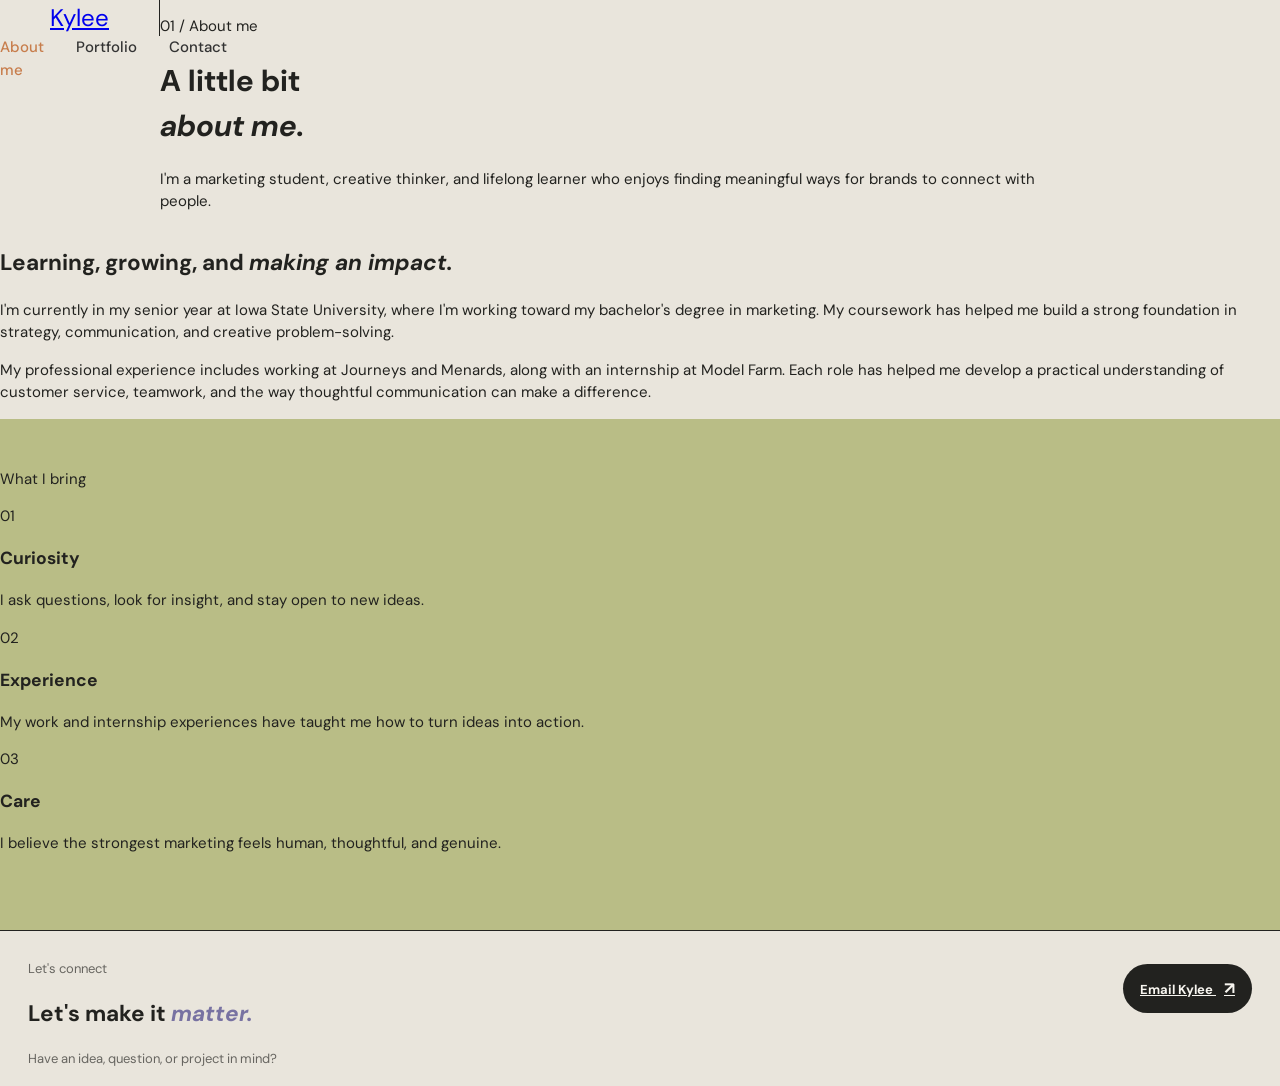
==== about.html @ c1d50068 "Add functional about page with education and experience" ====
<!doctype html>
<html lang="en">
<head>
  <meta charset="UTF-8">
  <meta name="viewport" content="width=device-width, initial-scale=1.0">
  <meta name="description" content="Learn more about Kylee, a marketing student and creative strategist.">
  <title>About Kylee | Marketing & Creative Strategy</title>
  <link rel="preconnect" href="https://fonts.googleapis.com">
  <link rel="preconnect" href="https://fonts.gstatic.com" crossorigin>
  <link href="https://fonts.googleapis.com/css2?family=DM+Sans:wght@400;500;600;700&family=Playfair+Display:ital,wght@0,600;0,700;1,600&display=swap" rel="stylesheet">
  <link rel="stylesheet" href="styles.css">
</head>
<body>
  <header class="site-header" id="home">
    <nav class="site-nav" aria-label="Main navigation">
      <a class="logo" href="index.html">Kylee</a>
      <div class="nav-links">
        <a class="active" href="about.html" aria-current="page">About me</a>
        <a href="index.html#portfolio">Portfolio</a>
        <a href="index.html#contact">Contact</a>
      </div>
    </nav>

    <div class="hero">
      <p class="eyebrow">01 / About me</p>
      <h1>A little bit<br><em>about me.</em></h1>
      <p class="hero-text">I'm a marketing student, creative thinker, and lifelong learner who enjoys finding meaningful ways for brands to connect with people.</p>
    </div>
  </header>

  <main>
    <section class="section">
      <div class="section-content">
        <h2>Learning, growing, and <em>making an impact.</em></h2>
        <div>
          <p>I'm currently in my senior year at Iowa State University, where I'm working toward my bachelor's degree in marketing. My coursework has helped me build a strong foundation in strategy, communication, and creative problem-solving.</p>
          <p>My professional experience includes working at Journeys and Menards, along with an internship at Model Farm. Each role has helped me develop a practical understanding of customer service, teamwork, and the way thoughtful communication can make a difference.</p>
        </div>
      </div>
    </section>

    <section class="section approach-section">
      <p class="eyebrow">What I bring</p>
      <div class="portfolio-grid">
        <article class="portfolio-card">
          <span>01</span>
          <h3>Curiosity</h3>
          <p>I ask questions, look for insight, and stay open to new ideas.</p>
        </article>
        <article class="portfolio-card">
          <span>02</span>
          <h3>Experience</h3>
          <p>My work and internship experiences have taught me how to turn ideas into action.</p>
        </article>
        <article class="portfolio-card">
          <span>03</span>
          <h3>Care</h3>
          <p>I believe the strongest marketing feels human, thoughtful, and genuine.</p>
        </article>
      </div>
    </section>
  </main>

  <footer class="site-footer" id="contact">
    <div>
      <p class="eyebrow">Let's connect</p>
      <h2>Let's make it <em>matter.</em></h2>
      <p>Have an idea, question, or project in mind?</p>
    </div>
    <a class="button button-light" href="mailto:hello@kylee.com">Email Kylee <span aria-hidden="true">↗</span></a>
  </footer>
</body>
</html>
---- styles.css ----
:root{--ink:#22221f;--paper:#f8f6f0;--line:#22221f;--lilac:#d9d3f5;--peach:#f3b995;--olive:#b9bd86}*{box-sizing:border-box}html{scroll-behavior:smooth}body{margin:0;background:#e9e5dc;color:var(--ink);font:15px/1.5 'DM Sans',sans-serif}.page-wrap{background:var(--paper);border:2px solid var(--line);margin:0 auto;max-width:1180px;min-height:100vh}.site-header{display:grid;grid-template-columns:160px 1fr 205px;min-height:205px}.logo{align-items:center;border-right:1px solid var(--line);display:flex;flex-direction:column;font-size:24px;gap:9px;justify-content:center}.logo span{align-items:center;background:var(--ink);border-radius:50%;color:var(--paper);display:flex;font-family:'Playfair Display',serif;font-size:28px;height:52px;justify-content:center;width:52px}.header-intro{padding:22px 27px}.kicker,.section-label{font-size:11px;font-weight:700;letter-spacing:.13em;margin:0;text-transform:uppercase}.header-intro h1{font-family:'Playfair Display',serif;font-size:clamp(43px,6vw,72px);letter-spacing:-.06em;line-height:.92;margin:25px 0}.header-intro em,.content-section h2 em,footer em{color:#7872a2}.header-art{background:var(--lilac);border-left:1px solid var(--line);overflow:hidden;position:relative}.art-sun{background:#f7d495;border-radius:50%;height:120px;left:28px;position:absolute;top:22px;width:120px}.art-arc{border:2px solid var(--ink);border-bottom:0;border-radius:150px 150px 0 0;height:180px;left:72px;position:absolute;top:80px;width:180px}.header-art span{bottom:20px;font-family:'Playfair Display',serif;font-size:17px;font-style:italic;line-height:1;position:absolute;right:17px;transform:rotate(-7deg)}.primary-nav,.secondary-nav{align-items:center;border-bottom:1px solid var(--line);display:flex;justify-content:center;min-height:42px}.primary-nav{border-bottom:1px solid var(--line);gap:54px}.secondary-nav{gap:34px;min-height:30px}.primary-nav a,.secondary-nav a{font-size:13px;font-weight:600}.primary-nav a:hover,.secondary-nav a:hover,.side-nav a:hover{color:#9b593b}.primary-nav b{font-size:18px;margin-left:7px}.site-body{display:grid;grid-template-columns:160px 1fr 155px;min-height:660px}.side-nav{border-right:1px solid var(--line);padding:34px 20px}.side-nav a{display:block;font-size:14px;margin:20px 0}.side-nav .active{font-weight:700}.nav-title{font-size:11px;font-weight:700;letter-spacing:.13em;text-transform:uppercase}.side-note{border-top:1px solid var(--line);font-family:'Playfair Display',serif;font-size:15px;font-style:italic;line-height:1.2;margin-top:80px;padding-top:17px}.main-content{min-width:0;padding:20px 28px}.hero-panel{align-items:center;background:#eee9df;display:grid;gap:27px;grid-template-columns:45% 1fr;margin-bottom:62px;padding:19px}.hero-panel-art{background:var(--peach);height:215px;overflow:hidden;position:relative}.panel-orbit{border:1px solid var(--ink);border-radius:50%;height:210px;position:absolute;width:210px}.panel-orbit.one{left:8%;top:11%;transform:rotate(35deg)}.panel-orbit.two{left:28%;top:1%;transform:rotate(-35deg)}.panel-spark{font-size:35px;position:absolute;right:18px;top:15px}.hero-panel-art span{bottom:21px;font-family:'Playfair Display',serif;font-size:30px;font-style:italic;line-height:.85;position:absolute;right:20px}.hero-copy h2,.content-section h2{font-family:'Playfair Display',serif;font-size:clamp(32px,4vw,52px);letter-spacing:-.05em;line-height:1.02;margin:14px 0 18px}.hero-copy p:not(.kicker){max-width:430px;opacity:.72}.button{background:var(--ink);border-radius:30px;color:var(--paper);display:inline-block;font-size:13px;font-weight:700;margin-top:12px;padding:12px 17px}.button span,.side-link span,.side-links span{font-size:17px;margin-left:8px}.content-section{border-top:1px solid var(--line);padding:34px 0 62px}.content-section>p:not(.section-label){max-width:590px;opacity:.72}.content-section h2{margin-bottom:24px}.content-section h2 em{color:#d97949}.work-list{border-top:1px solid rgba(34,34,31,.25);margin-top:30px}.work-list article{align-items:center;border-bottom:1px solid rgba(34,34,31,.25);display:grid;gap:18px;grid-template-columns:35px 1fr 35px;padding:17px 0}.work-list article>span{font-size:11px;opacity:.6}.work-list h3{font-family:'Playfair Display',serif;font-size:20px;margin:0}.work-list p{font-size:12px;margin:4px 0 0;opacity:.6}.work-list b{align-items:center;border:1px solid var(--ink);border-radius:50%;display:flex;font-size:18px;height:32px;justify-content:center;width:32px}.approach-section{background:var(--olive);margin:0 -28px;padding:34px 28px 60px}.approach-grid{display:grid;gap:20px;grid-template-columns:repeat(3,1fr);margin-top:38px}.approach-grid div{border-top:1px solid var(--line);padding-top:12px}.approach-grid span{font-size:11px;opacity:.65}.approach-grid h3{font-family:'Playfair Display',serif;font-size:21px;margin:18px 0 5px}.approach-grid p{font-size:13px;max-width:150px;opacity:.7}.sticky-sidebar{border-left:1px solid var(--line);padding:34px 16px}.sticky-card{position:sticky;top:18px}.sticky-card h2{font-family:'Playfair Display',serif;font-size:25px;line-height:1;margin:20px 0}.sticky-card>p:not(.section-label){font-size:13px;opacity:.68}.side-link{border-bottom:1px solid var(--ink);display:inline-block;font-weight:700;margin-top:14px;padding-bottom:3px}.side-links{border-top:1px solid var(--line);margin-top:80px;padding-top:12px}.side-links a{display:flex;font-size:12px;justify-content:space-between;margin:16px 0}.side-links span{font-size:16px;margin:0}footer{border-top:1px solid var(--line);padding:25px 28px 14px}footer>div:first-child{display:inline-block}footer strong{font-family:'Playfair Display',serif;font-size:33px;letter-spacing:-.04em}footer strong em{font-style:italic}footer p{font-size:13px;margin:3px 0;opacity:.65}footer .button{float:right;margin-top:8px}.button.light{background:var(--ink);color:var(--paper)}.footer-bottom{border-top:1px solid rgba(34,34,31,.25);clear:both;display:flex;font-size:11px;justify-content:space-between;margin-top:43px;padding-top:12px}.footer-bottom a{text-decoration:underline}@media(max-width:760px){body{background:var(--paper)}.page-wrap{border-left:0;border-right:0}.site-header{grid-template-columns:90px 1fr;min-height:175px}.logo{font-size:18px}.logo span{font-size:22px;height:42px;width:42px}.header-intro{padding:18px}.header-intro h1{font-size:39px;margin-top:22px}.header-art{display:none}.primary-nav{gap:17px}.secondary-nav{gap:16px}.primary-nav a,.secondary-nav a{font-size:11px}.site-body{display:block}.side-nav{border-bottom:1px solid var(--line);border-right:0;display:flex;flex-wrap:wrap;gap:14px;padding:13px 18px}.side-nav .nav-title,.side-note{display:none}.side-nav a{margin:0}.main-content{padding:15px 18px}.hero-panel{display:flex;flex-direction:column;padding:12px}.hero-panel-art{height:220px;width:100%}.hero-copy{padding:5px}.sticky-sidebar{border-left:0;border-top:1px solid var(--line);padding:28px 18px}.sticky-card{position:static}.side-links{margin-top:35px}.approach-section{margin:0 -18px;padding:30px 18px}.approach-grid{display:block}.approach-grid div{margin-top:24px}footer{padding:25px 18px 14px}footer strong{font-size:29px}footer .button{float:none}.footer-bottom{display:block;line-height:2.1}.footer-bottom span{display:block}}
/* Global Navigation */
.global-nav {
  position: sticky;
  top: 0;
  z-index: 1000;
  background: rgba(250, 247, 242, 0.95);
  backdrop-filter: blur(12px);
  border-bottom: 1px solid rgba(0, 0, 0, 0.08);
}

.nav-container {
  max-width: 1400px;
  margin: 0 auto;
  padding: 1rem 2rem;

  display: flex;
  justify-content: space-between;
  align-items: center;
}

.nav-logo {
  font-family: "Playfair Display", serif;
  font-size: 1.4rem;
  font-weight: 700;
  color: #1f1f1f;
  text-decoration: none;
}

.nav-links {
  display: flex;
  gap: 2rem;
}

.nav-links a {
  font-family: "DM Sans", sans-serif;
  text-decoration: none;
  color: #333;
  font-weight: 500;
  transition: color 0.3s ease;
}

.nav-links a:hover {
  color: #c77d4c;
}

.nav-links a.active {
  color: #c77d4c;
}
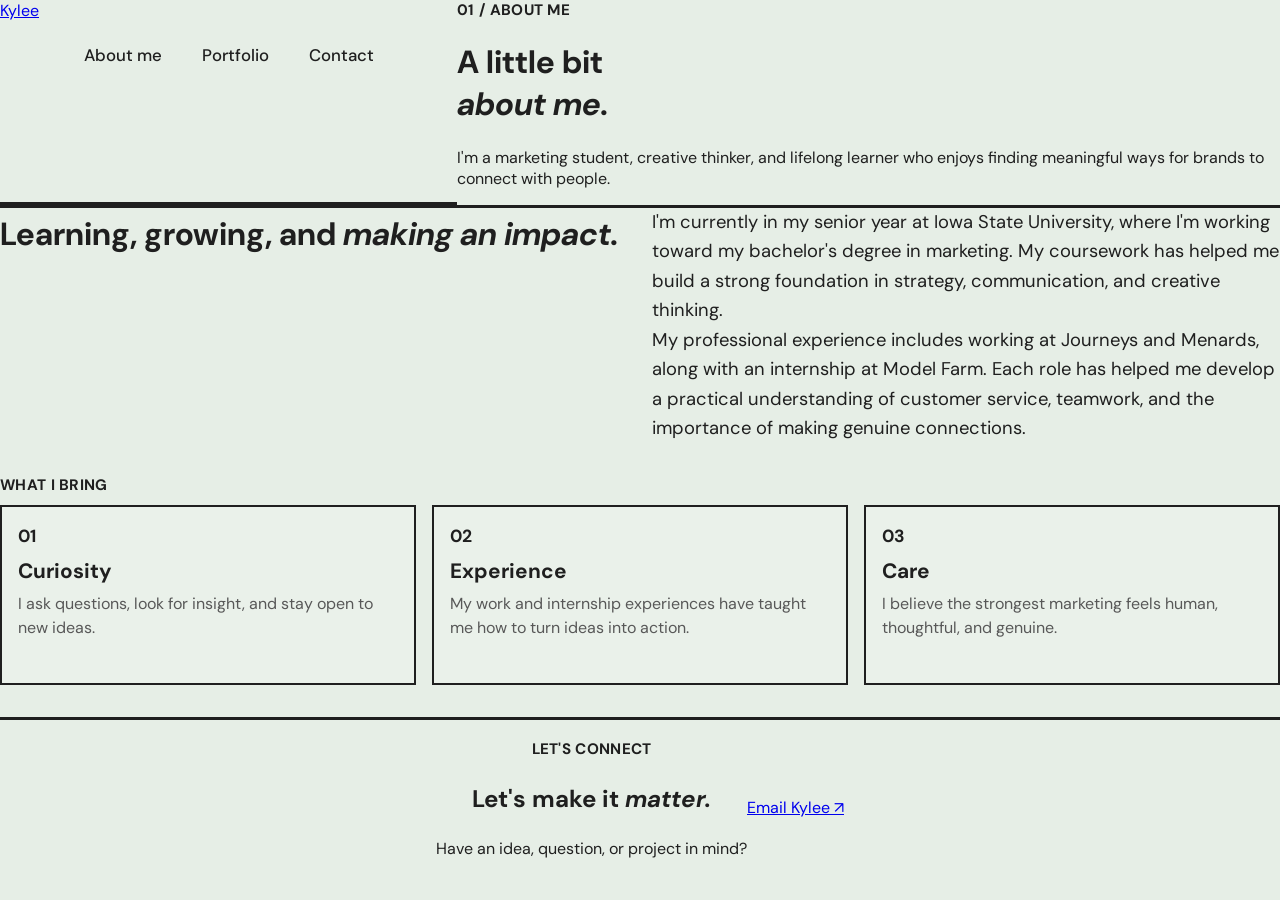
==== commit ae5ad750: "Create standalone portfolio page with Kylee's experience and update site navigation" ====
--- a/about.html
+++ b/about.html
@@ -7,7 +7,7 @@
   <title>About Kylee | Marketing & Creative Strategy</title>
   <link rel="preconnect" href="https://fonts.googleapis.com">
   <link rel="preconnect" href="https://fonts.gstatic.com" crossorigin>
-  <link href="https://fonts.googleapis.com/css2?family=DM+Sans:wght@400;500;600;700&family=Playfair+Display:ital,wght@0,600;0,700;1,600&display=swap" rel="stylesheet">
+  <link href="https://fonts.googleapis.com/css2?family=DM+Sans:wght@400;500;600;700&display=swap" rel="stylesheet">
   <link rel="stylesheet" href="styles.css">
 </head>
 <body>
@@ -16,7 +16,7 @@
       <a class="logo" href="index.html">Kylee</a>
       <div class="nav-links">
         <a class="active" href="about.html" aria-current="page">About me</a>
-        <a href="index.html#portfolio">Portfolio</a>
+        <a href="portfolio.html">Portfolio</a>
         <a href="index.html#contact">Contact</a>
       </div>
     </nav>
@@ -33,8 +33,8 @@
       <div class="section-content">
         <h2>Learning, growing, and <em>making an impact.</em></h2>
         <div>
-          <p>I'm currently in my senior year at Iowa State University, where I'm working toward my bachelor's degree in marketing. My coursework has helped me build a strong foundation in strategy, communication, and creative problem-solving.</p>
-          <p>My professional experience includes working at Journeys and Menards, along with an internship at Model Farm. Each role has helped me develop a practical understanding of customer service, teamwork, and the way thoughtful communication can make a difference.</p>
+          <p>I'm currently in my senior year at Iowa State University, where I'm working toward my bachelor's degree in marketing. My coursework has helped me build a strong foundation in strategy, communication, and creative thinking.</p>
+          <p>My professional experience includes working at Journeys and Menards, along with an internship at Model Farm. Each role has helped me develop a practical understanding of customer service, teamwork, and the importance of making genuine connections.</p>
         </div>
       </div>
     </section>
--- a/styles.css
+++ b/styles.css
@@ -1,49 +1,349 @@
-:root{--ink:#22221f;--paper:#f8f6f0;--line:#22221f;--lilac:#d9d3f5;--peach:#f3b995;--olive:#b9bd86}*{box-sizing:border-box}html{scroll-behavior:smooth}body{margin:0;background:#e9e5dc;color:var(--ink);font:15px/1.5 'DM Sans',sans-serif}.page-wrap{background:var(--paper);border:2px solid var(--line);margin:0 auto;max-width:1180px;min-height:100vh}.site-header{display:grid;grid-template-columns:160px 1fr 205px;min-height:205px}.logo{align-items:center;border-right:1px solid var(--line);display:flex;flex-direction:column;font-size:24px;gap:9px;justify-content:center}.logo span{align-items:center;background:var(--ink);border-radius:50%;color:var(--paper);display:flex;font-family:'Playfair Display',serif;font-size:28px;height:52px;justify-content:center;width:52px}.header-intro{padding:22px 27px}.kicker,.section-label{font-size:11px;font-weight:700;letter-spacing:.13em;margin:0;text-transform:uppercase}.header-intro h1{font-family:'Playfair Display',serif;font-size:clamp(43px,6vw,72px);letter-spacing:-.06em;line-height:.92;margin:25px 0}.header-intro em,.content-section h2 em,footer em{color:#7872a2}.header-art{background:var(--lilac);border-left:1px solid var(--line);overflow:hidden;position:relative}.art-sun{background:#f7d495;border-radius:50%;height:120px;left:28px;position:absolute;top:22px;width:120px}.art-arc{border:2px solid var(--ink);border-bottom:0;border-radius:150px 150px 0 0;height:180px;left:72px;position:absolute;top:80px;width:180px}.header-art span{bottom:20px;font-family:'Playfair Display',serif;font-size:17px;font-style:italic;line-height:1;position:absolute;right:17px;transform:rotate(-7deg)}.primary-nav,.secondary-nav{align-items:center;border-bottom:1px solid var(--line);display:flex;justify-content:center;min-height:42px}.primary-nav{border-bottom:1px solid var(--line);gap:54px}.secondary-nav{gap:34px;min-height:30px}.primary-nav a,.secondary-nav a{font-size:13px;font-weight:600}.primary-nav a:hover,.secondary-nav a:hover,.side-nav a:hover{color:#9b593b}.primary-nav b{font-size:18px;margin-left:7px}.site-body{display:grid;grid-template-columns:160px 1fr 155px;min-height:660px}.side-nav{border-right:1px solid var(--line);padding:34px 20px}.side-nav a{display:block;font-size:14px;margin:20px 0}.side-nav .active{font-weight:700}.nav-title{font-size:11px;font-weight:700;letter-spacing:.13em;text-transform:uppercase}.side-note{border-top:1px solid var(--line);font-family:'Playfair Display',serif;font-size:15px;font-style:italic;line-height:1.2;margin-top:80px;padding-top:17px}.main-content{min-width:0;padding:20px 28px}.hero-panel{align-items:center;background:#eee9df;display:grid;gap:27px;grid-template-columns:45% 1fr;margin-bottom:62px;padding:19px}.hero-panel-art{background:var(--peach);height:215px;overflow:hidden;position:relative}.panel-orbit{border:1px solid var(--ink);border-radius:50%;height:210px;position:absolute;width:210px}.panel-orbit.one{left:8%;top:11%;transform:rotate(35deg)}.panel-orbit.two{left:28%;top:1%;transform:rotate(-35deg)}.panel-spark{font-size:35px;position:absolute;right:18px;top:15px}.hero-panel-art span{bottom:21px;font-family:'Playfair Display',serif;font-size:30px;font-style:italic;line-height:.85;position:absolute;right:20px}.hero-copy h2,.content-section h2{font-family:'Playfair Display',serif;font-size:clamp(32px,4vw,52px);letter-spacing:-.05em;line-height:1.02;margin:14px 0 18px}.hero-copy p:not(.kicker){max-width:430px;opacity:.72}.button{background:var(--ink);border-radius:30px;color:var(--paper);display:inline-block;font-size:13px;font-weight:700;margin-top:12px;padding:12px 17px}.button span,.side-link span,.side-links span{font-size:17px;margin-left:8px}.content-section{border-top:1px solid var(--line);padding:34px 0 62px}.content-section>p:not(.section-label){max-width:590px;opacity:.72}.content-section h2{margin-bottom:24px}.content-section h2 em{color:#d97949}.work-list{border-top:1px solid rgba(34,34,31,.25);margin-top:30px}.work-list article{align-items:center;border-bottom:1px solid rgba(34,34,31,.25);display:grid;gap:18px;grid-template-columns:35px 1fr 35px;padding:17px 0}.work-list article>span{font-size:11px;opacity:.6}.work-list h3{font-family:'Playfair Display',serif;font-size:20px;margin:0}.work-list p{font-size:12px;margin:4px 0 0;opacity:.6}.work-list b{align-items:center;border:1px solid var(--ink);border-radius:50%;display:flex;font-size:18px;height:32px;justify-content:center;width:32px}.approach-section{background:var(--olive);margin:0 -28px;padding:34px 28px 60px}.approach-grid{display:grid;gap:20px;grid-template-columns:repeat(3,1fr);margin-top:38px}.approach-grid div{border-top:1px solid var(--line);padding-top:12px}.approach-grid span{font-size:11px;opacity:.65}.approach-grid h3{font-family:'Playfair Display',serif;font-size:21px;margin:18px 0 5px}.approach-grid p{font-size:13px;max-width:150px;opacity:.7}.sticky-sidebar{border-left:1px solid var(--line);padding:34px 16px}.sticky-card{position:sticky;top:18px}.sticky-card h2{font-family:'Playfair Display',serif;font-size:25px;line-height:1;margin:20px 0}.sticky-card>p:not(.section-label){font-size:13px;opacity:.68}.side-link{border-bottom:1px solid var(--ink);display:inline-block;font-weight:700;margin-top:14px;padding-bottom:3px}.side-links{border-top:1px solid var(--line);margin-top:80px;padding-top:12px}.side-links a{display:flex;font-size:12px;justify-content:space-between;margin:16px 0}.side-links span{font-size:16px;margin:0}footer{border-top:1px solid var(--line);padding:25px 28px 14px}footer>div:first-child{display:inline-block}footer strong{font-family:'Playfair Display',serif;font-size:33px;letter-spacing:-.04em}footer strong em{font-style:italic}footer p{font-size:13px;margin:3px 0;opacity:.65}footer .button{float:right;margin-top:8px}.button.light{background:var(--ink);color:var(--paper)}.footer-bottom{border-top:1px solid rgba(34,34,31,.25);clear:both;display:flex;font-size:11px;justify-content:space-between;margin-top:43px;padding-top:12px}.footer-bottom a{text-decoration:underline}@media(max-width:760px){body{background:var(--paper)}.page-wrap{border-left:0;border-right:0}.site-header{grid-template-columns:90px 1fr;min-height:175px}.logo{font-size:18px}.logo span{font-size:22px;height:42px;width:42px}.header-intro{padding:18px}.header-intro h1{font-size:39px;margin-top:22px}.header-art{display:none}.primary-nav{gap:17px}.secondary-nav{gap:16px}.primary-nav a,.secondary-nav a{font-size:11px}.site-body{display:block}.side-nav{border-bottom:1px solid var(--line);border-right:0;display:flex;flex-wrap:wrap;gap:14px;padding:13px 18px}.side-nav .nav-title,.side-note{display:none}.side-nav a{margin:0}.main-content{padding:15px 18px}.hero-panel{display:flex;flex-direction:column;padding:12px}.hero-panel-art{height:220px;width:100%}.hero-copy{padding:5px}.sticky-sidebar{border-left:0;border-top:1px solid var(--line);padding:28px 18px}.sticky-card{position:static}.side-links{margin-top:35px}.approach-section{margin:0 -18px;padding:30px 18px}.approach-grid{display:block}.approach-grid div{margin-top:24px}footer{padding:25px 18px 14px}footer strong{font-size:29px}footer .button{float:none}.footer-bottom{display:block;line-height:2.1}.footer-bottom span{display:block}}
-/* Global Navigation */
-.global-nav {
+:root {
+  --ink: #1f1f1f;
+  --paper: #f6f3ef;
+  --panel: #f0efe9;
+  --line: #1f1f1f;
+  --muted: #585858;
+  --sage-10: #e6eee6;
+  --shadow: rgba(0, 0, 0, 0.06);
+}
+
+* {
+  box-sizing: border-box;
+}
+
+html {
+  scroll-behavior: smooth;
+}
+
+body {
+  margin: 0;
+  min-width: 320px;
+  font-family: "DM Sans", Arial, sans-serif;
+  background: var(--sage-10);
+  color: var(--ink);
+}
+
+img {
+  max-width: 100%;
+  display: block;
+}
+
+.page-shell {
+  width: min(100% - 32px, 1200px);
+  margin: 0 auto;
+  padding: 24px 0 40px;
+}
+
+.content-panel {
+  overflow: hidden;
+  border: 3px solid var(--line);
+  background: var(--paper);
+  box-shadow: 10px 10px 0 var(--shadow);
+}
+
+.site-header {
+  display: grid;
+  grid-template-columns: minmax(180px, 1fr) minmax(0, 1.8fr);
+  border-bottom: 3px solid var(--line);
+}
+
+.logo-block,
+.info-block {
+  min-height: 118px;
+  display: flex;
+  align-items: center;
+  justify-content: center;
+  font-weight: 700;
+  text-align: center;
+}
+
+.logo-block {
+  padding: 18px;
+  font-family: "Playfair Display", Georgia, serif;
+  font-size: clamp(3.2rem, 5vw, 6rem);
+  letter-spacing: -0.06em;
+  background: var(--paper);
+  border-right: 3px solid var(--line);
+}
+
+.info-block {
+  max-width: 52ch;
+  justify-self: center;
+  padding: 18px 24px;
+  font-size: clamp(1rem, 2vw, 1.5rem);
+  line-height: 1.4;
+}
+
+.site-nav,
+.subnav {
+  border-bottom: 3px solid var(--line);
+}
+
+.nav-links {
+  display: flex;
+  flex-wrap: wrap;
+  align-items: center;
+  justify-content: center;
+  gap: 0.75rem 2.5rem;
+  min-height: 68px;
+  padding: 12px 20px;
+}
+
+.nav-links a {
+  color: var(--ink);
+  text-decoration: none;
+  font-weight: 500;
+  font-size: 1.05rem;
+  transition: opacity 0.2s ease;
+}
+
+.nav-links a:hover,
+.nav-links a:focus-visible {
+  opacity: 0.7;
+}
+
+.subnav {
+  min-height: 62px;
+  display: flex;
+  align-items: center;
+  justify-content: center;
+  padding: 10px 18px;
+  font-size: 1.1rem;
+  text-align: center;
+}
+
+.main-layout {
+  display: grid;
+  grid-template-columns: 180px minmax(0, 1fr) 200px;
+  align-items: stretch;
+}
+
+.left-column,
+.right-column {
+  min-width: 0;
+  background: var(--panel);
+}
+
+.left-column {
+  display: flex;
+  flex-direction: column;
+  border-right: 3px solid var(--line);
+}
+
+.side-box {
+  min-height: 180px;
+  display: flex;
+  align-items: center;
+  justify-content: center;
+  padding: 20px;
+  border-bottom: 3px solid var(--line);
+  font-size: 1.3rem;
+  line-height: 1.2;
+  text-align: center;
+}
+
+.side-box--secondary {
+  min-height: 150px;
+}
+
+.main-column {
+  min-width: 0;
+  padding: 24px;
+}
+
+.hero-box {
+  min-height: 260px;
+  display: flex;
+  align-items: center;
+  justify-content: center;
+  margin-bottom: 32px;
+  padding: 24px;
+  border: 3px solid var(--line);
+  background: var(--paper);
+  text-align: center;
+}
+
+.hero-box h1 {
+  margin: 0;
+  font-size: clamp(2rem, 4vw, 3.5rem);
+  line-height: 1.1;
+}
+
+.section {
+  padding: 0 0 32px;
+}
+
+.eyebrow {
+  margin: 0 0 10px;
+  font-size: 0.95rem;
+  letter-spacing: 0.02em;
+  text-transform: uppercase;
+  font-weight: 700;
+}
+
+.section h2 {
+  margin: 0 0 18px;
+  font-size: clamp(1.7rem, 2.5vw, 2.4rem);
+  line-height: 1.15;
+}
+
+.portfolio-grid {
+  display: grid;
+  grid-template-columns: repeat(3, minmax(0, 1fr));
+  gap: 16px;
+}
+
+.portfolio-card {
+  min-width: 0;
+  min-height: 180px;
+  padding: 18px 16px 14px;
+  border: 2px solid var(--line);
+  background: rgba(255, 255, 255, 0.15);
+}
+
+.portfolio-card span {
+  display: block;
+  margin-bottom: 10px;
+  font-size: 1.1rem;
+  font-weight: 700;
+}
+
+.portfolio-card h3 {
+  margin: 0 0 8px;
+  font-size: 1.3rem;
+}
+
+.portfolio-card p {
+  margin: 0;
+  color: var(--muted);
+  line-height: 1.5;
+}
+
+.section-content {
+  display: grid;
+  grid-template-columns: minmax(0, 1fr) minmax(0, 1fr);
+  gap: 24px;
+  align-items: start;
+}
+
+.section-content h2 {
+  margin-top: 8px;
+}
+
+.section-content p {
+  margin: 0;
+  font-size: 1.15rem;
+  line-height: 1.6;
+}
+
+.right-column {
+  border-left: 3px solid var(--line);
+}
+
+.sticky-box {
   position: sticky;
-  top: 0;
-  z-index: 1000;
-  background: rgba(250, 247, 242, 0.95);
-  backdrop-filter: blur(12px);
-  border-bottom: 1px solid rgba(0, 0, 0, 0.08);
-}
-
-.nav-container {
-  max-width: 1400px;
-  margin: 0 auto;
-  padding: 1rem 2rem;
-
-  display: flex;
-  justify-content: space-between;
-  align-items: center;
-}
-
-.nav-logo {
-  font-family: "Playfair Display", serif;
-  font-size: 1.4rem;
-  font-weight: 700;
-  color: #1f1f1f;
-  text-decoration: none;
-}
-
-.nav-links {
-  display: flex;
-  gap: 2rem;
-}
-
-.nav-links a {
-  font-family: "DM Sans", sans-serif;
-  text-decoration: none;
-  color: #333;
-  font-weight: 500;
-  transition: color 0.3s ease;
-}
-
-.nav-links a:hover {
-  color: #c77d4c;
-}
-
-.nav-links a.active {
-  color: #c77d4c;
-}
+  top: 20px;
+  padding: 24px 16px 16px;
+}
+
+.sticky-box p {
+  margin: 0 0 12px;
+  font-size: 1.2rem;
+  line-height: 1.3;
+  text-align: center;
+}
+
+.sticky-box ul {
+  margin: 0;
+  padding-left: 1.2rem;
+  font-size: 1.02rem;
+  line-height: 1.7;
+}
+
+.site-footer {
+  min-height: 110px;
+  display: flex;
+  align-items: center;
+  justify-content: center;
+  padding: 18px 22px;
+  border-top: 3px solid var(--line);
+  font-size: 1rem;
+  line-height: 1.5;
+  text-align: center;
+}
+
+@media (max-width: 950px) {
+  .main-layout {
+    grid-template-columns: 160px minmax(0, 1fr);
+  }
+
+  .right-column {
+    grid-column: 1 / -1;
+    border-top: 3px solid var(--line);
+    border-left: 0;
+  }
+
+  .sticky-box {
+    position: static;
+    padding: 20px 24px;
+  }
+
+  .sticky-box ul {
+    display: flex;
+    flex-wrap: wrap;
+    gap: 0.25rem 1.5rem;
+    padding-left: 1.2rem;
+  }
+}
+
+@media (max-width: 680px) {
+  .page-shell {
+    width: min(100% - 20px, 1200px);
+    padding-top: 10px;
+  }
+
+  .site-header,
+  .main-layout {
+    grid-template-columns: 1fr;
+  }
+
+  .logo-block {
+    min-height: 96px;
+    border-right: 0;
+    border-bottom: 3px solid var(--line);
+  }
+
+  .info-block {
+    min-height: 96px;
+    padding: 18px;
+  }
+
+  .left-column {
+    border-right: 0;
+    border-bottom: 3px solid var(--line);
+  }
+
+  .side-box,
+  .side-box--secondary {
+    min-height: 88px;
+  }
+
+  .main-column {
+    padding: 16px;
+  }
+
+  .hero-box {
+    min-height: 180px;
+    margin-bottom: 24px;
+  }
+
+  .portfolio-grid,
+  .section-content {
+    grid-template-columns: 1fr;
+  }
+
+  .section-content {
+    gap: 8px;
+  }
+}
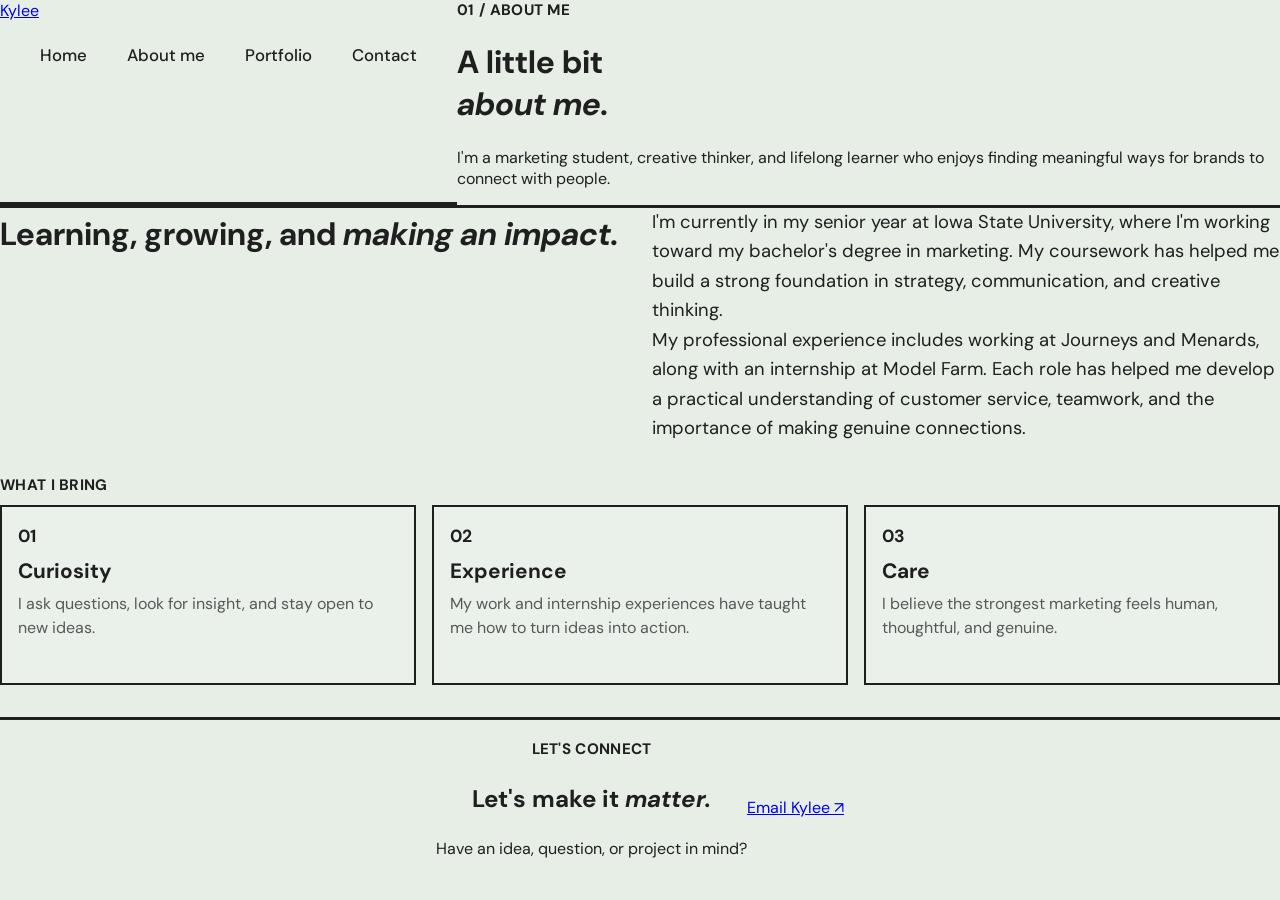
==== commit dc5f5666: "Add Home link to about page navigation" ====
--- a/about.html
+++ b/about.html
@@ -15,6 +15,7 @@
     <nav class="site-nav" aria-label="Main navigation">
       <a class="logo" href="index.html">Kylee</a>
       <div class="nav-links">
+        <a href="index.html">Home</a>
         <a class="active" href="about.html" aria-current="page">About me</a>
         <a href="portfolio.html">Portfolio</a>
         <a href="index.html#contact">Contact</a>
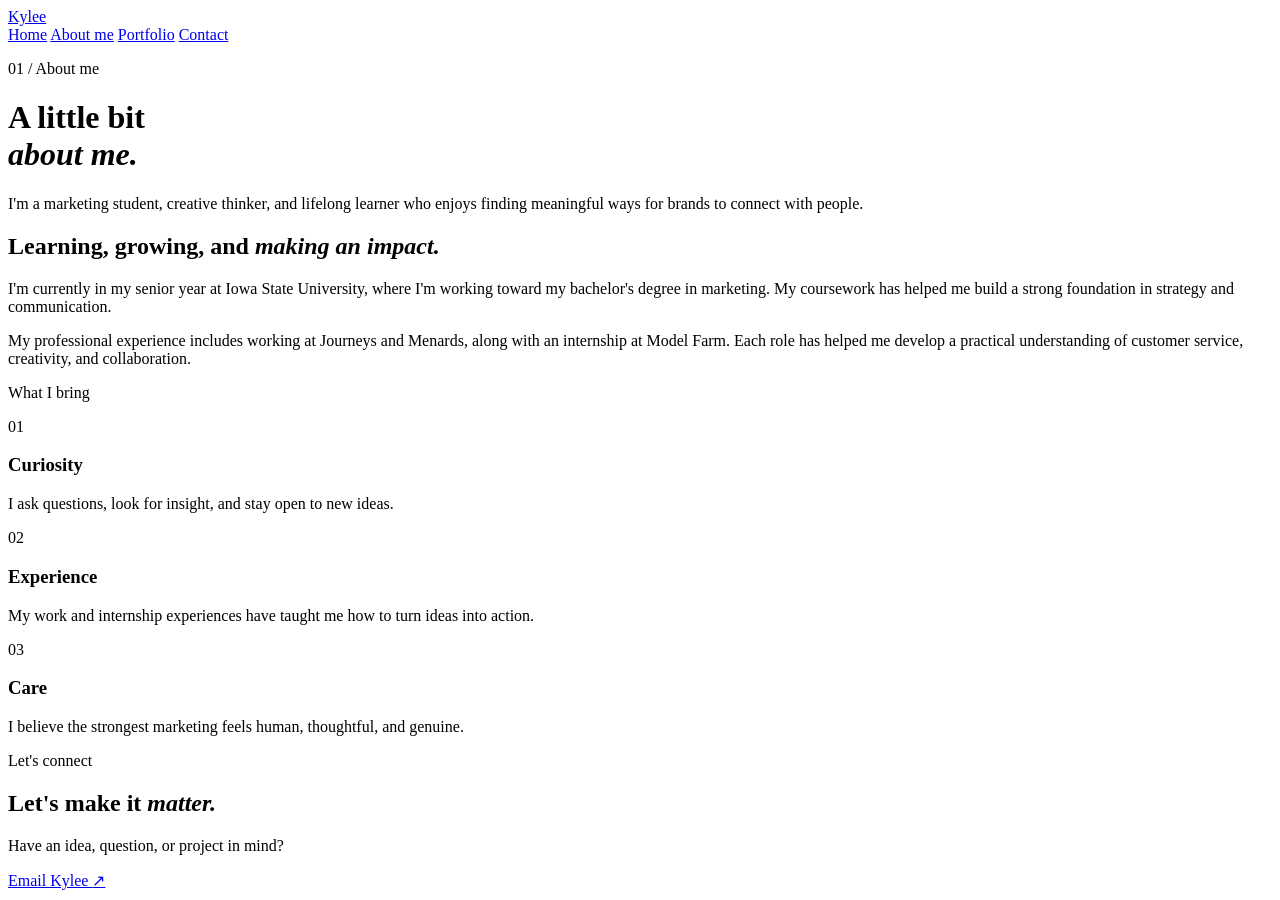
==== commit eab7ad5f: "Frame the About page like the homepage with 10% margin and bordered content panel" ====
--- a/about.html
+++ b/about.html
@@ -11,64 +11,68 @@
   <link rel="stylesheet" href="styles.css">
 </head>
 <body>
-  <header class="site-header" id="home">
-    <nav class="site-nav" aria-label="Main navigation">
-      <a class="logo" href="index.html">Kylee</a>
-      <div class="nav-links">
-        <a href="index.html">Home</a>
-        <a class="active" href="about.html" aria-current="page">About me</a>
-        <a href="portfolio.html">Portfolio</a>
-        <a href="index.html#contact">Contact</a>
-      </div>
-    </nav>
+  <div class="page-shell">
+    <div class="content-panel">
+      <header class="site-header" id="home">
+        <nav class="site-nav" aria-label="Main navigation">
+          <a class="logo" href="index.html">Kylee</a>
+          <div class="nav-links">
+            <a href="index.html">Home</a>
+            <a class="active" href="about.html" aria-current="page">About me</a>
+            <a href="portfolio.html">Portfolio</a>
+            <a href="index.html#contact">Contact</a>
+          </div>
+        </nav>
 
-    <div class="hero">
-      <p class="eyebrow">01 / About me</p>
-      <h1>A little bit<br><em>about me.</em></h1>
-      <p class="hero-text">I'm a marketing student, creative thinker, and lifelong learner who enjoys finding meaningful ways for brands to connect with people.</p>
+        <div class="hero">
+          <p class="eyebrow">01 / About me</p>
+          <h1>A little bit<br><em>about me.</em></h1>
+          <p class="hero-text">I'm a marketing student, creative thinker, and lifelong learner who enjoys finding meaningful ways for brands to connect with people.</p>
+        </div>
+      </header>
+
+      <main>
+        <section class="section">
+          <div class="section-content">
+            <h2>Learning, growing, and <em>making an impact.</em></h2>
+            <div>
+              <p>I'm currently in my senior year at Iowa State University, where I'm working toward my bachelor's degree in marketing. My coursework has helped me build a strong foundation in strategy and communication.</p>
+              <p>My professional experience includes working at Journeys and Menards, along with an internship at Model Farm. Each role has helped me develop a practical understanding of customer service, creativity, and collaboration.</p>
+            </div>
+          </div>
+        </section>
+
+        <section class="section approach-section">
+          <p class="eyebrow">What I bring</p>
+          <div class="portfolio-grid">
+            <article class="portfolio-card">
+              <span>01</span>
+              <h3>Curiosity</h3>
+              <p>I ask questions, look for insight, and stay open to new ideas.</p>
+            </article>
+            <article class="portfolio-card">
+              <span>02</span>
+              <h3>Experience</h3>
+              <p>My work and internship experiences have taught me how to turn ideas into action.</p>
+            </article>
+            <article class="portfolio-card">
+              <span>03</span>
+              <h3>Care</h3>
+              <p>I believe the strongest marketing feels human, thoughtful, and genuine.</p>
+            </article>
+          </div>
+        </section>
+      </main>
+
+      <footer class="site-footer" id="contact">
+        <div>
+          <p class="eyebrow">Let's connect</p>
+          <h2>Let's make it <em>matter.</em></h2>
+          <p>Have an idea, question, or project in mind?</p>
+        </div>
+        <a class="button button-light" href="mailto:hello@kylee.com">Email Kylee <span aria-hidden="true">↗</span></a>
+      </footer>
     </div>
-  </header>
-
-  <main>
-    <section class="section">
-      <div class="section-content">
-        <h2>Learning, growing, and <em>making an impact.</em></h2>
-        <div>
-          <p>I'm currently in my senior year at Iowa State University, where I'm working toward my bachelor's degree in marketing. My coursework has helped me build a strong foundation in strategy, communication, and creative thinking.</p>
-          <p>My professional experience includes working at Journeys and Menards, along with an internship at Model Farm. Each role has helped me develop a practical understanding of customer service, teamwork, and the importance of making genuine connections.</p>
-        </div>
-      </div>
-    </section>
-
-    <section class="section approach-section">
-      <p class="eyebrow">What I bring</p>
-      <div class="portfolio-grid">
-        <article class="portfolio-card">
-          <span>01</span>
-          <h3>Curiosity</h3>
-          <p>I ask questions, look for insight, and stay open to new ideas.</p>
-        </article>
-        <article class="portfolio-card">
-          <span>02</span>
-          <h3>Experience</h3>
-          <p>My work and internship experiences have taught me how to turn ideas into action.</p>
-        </article>
-        <article class="portfolio-card">
-          <span>03</span>
-          <h3>Care</h3>
-          <p>I believe the strongest marketing feels human, thoughtful, and genuine.</p>
-        </article>
-      </div>
-    </section>
-  </main>
-
-  <footer class="site-footer" id="contact">
-    <div>
-      <p class="eyebrow">Let's connect</p>
-      <h2>Let's make it <em>matter.</em></h2>
-      <p>Have an idea, question, or project in mind?</p>
-    </div>
-    <a class="button button-light" href="mailto:hello@kylee.com">Email Kylee <span aria-hidden="true">↗</span></a>
-  </footer>
+  </div>
 </body>
 </html>
--- a/styles.css
+++ b/styles.css
@@ -1,349 +1,13 @@
-:root {
-  --ink: #1f1f1f;
-  --paper: #f6f3ef;
-  --panel: #f0efe9;
-  --line: #1f1f1f;
-  --muted: #585858;
-  --sage-10: #e6eee6;
-  --shadow: rgba(0, 0, 0, 0.06);
-}
 
-* {
-  box-sizing: border-box;
-}
 
-html {
-  scroll-behavior: smooth;
-}
-
-body {
-  margin: 0;
-  min-width: 320px;
-  font-family: "DM Sans", Arial, sans-serif;
-  background: var(--sage-10);
-  color: var(--ink);
-}
-
-img {
-  max-width: 100%;
-  display: block;
-}
-
-.page-shell {
-  width: min(100% - 32px, 1200px);
-  margin: 0 auto;
-  padding: 24px 0 40px;
-}
-
-.content-panel {
-  overflow: hidden;
-  border: 3px solid var(--line);
-  background: var(--paper);
-  box-shadow: 10px 10px 0 var(--shadow);
-}
-
-.site-header {
-  display: grid;
-  grid-template-columns: minmax(180px, 1fr) minmax(0, 1.8fr);
-  border-bottom: 3px solid var(--line);
-}
-
-.logo-block,
-.info-block {
-  min-height: 118px;
-  display: flex;
-  align-items: center;
-  justify-content: center;
-  font-weight: 700;
-  text-align: center;
-}
-
-.logo-block {
-  padding: 18px;
-  font-family: "Playfair Display", Georgia, serif;
-  font-size: clamp(3.2rem, 5vw, 6rem);
-  letter-spacing: -0.06em;
-  background: var(--paper);
-  border-right: 3px solid var(--line);
-}
-
-.info-block {
-  max-width: 52ch;
-  justify-self: center;
-  padding: 18px 24px;
-  font-size: clamp(1rem, 2vw, 1.5rem);
-  line-height: 1.4;
-}
-
-.site-nav,
-.subnav {
-  border-bottom: 3px solid var(--line);
-}
-
-.nav-links {
-  display: flex;
-  flex-wrap: wrap;
-  align-items: center;
-  justify-content: center;
-  gap: 0.75rem 2.5rem;
-  min-height: 68px;
-  padding: 12px 20px;
-}
-
-.nav-links a {
-  color: var(--ink);
-  text-decoration: none;
-  font-weight: 500;
-  font-size: 1.05rem;
-  transition: opacity 0.2s ease;
-}
-
-.nav-links a:hover,
-.nav-links a:focus-visible {
-  opacity: 0.7;
-}
-
-.subnav {
-  min-height: 62px;
-  display: flex;
-  align-items: center;
-  justify-content: center;
-  padding: 10px 18px;
-  font-size: 1.1rem;
-  text-align: center;
-}
-
-.main-layout {
-  display: grid;
-  grid-template-columns: 180px minmax(0, 1fr) 200px;
-  align-items: stretch;
-}
-
-.left-column,
-.right-column {
-  min-width: 0;
-  background: var(--panel);
-}
-
-.left-column {
-  display: flex;
-  flex-direction: column;
-  border-right: 3px solid var(--line);
-}
-
-.side-box {
-  min-height: 180px;
-  display: flex;
-  align-items: center;
-  justify-content: center;
-  padding: 20px;
-  border-bottom: 3px solid var(--line);
-  font-size: 1.3rem;
-  line-height: 1.2;
-  text-align: center;
-}
-
-.side-box--secondary {
-  min-height: 150px;
-}
-
-.main-column {
-  min-width: 0;
-  padding: 24px;
-}
-
-.hero-box {
-  min-height: 260px;
-  display: flex;
-  align-items: center;
-  justify-content: center;
-  margin-bottom: 32px;
-  padding: 24px;
-  border: 3px solid var(--line);
-  background: var(--paper);
-  text-align: center;
-}
-
-.hero-box h1 {
-  margin: 0;
-  font-size: clamp(2rem, 4vw, 3.5rem);
-  line-height: 1.1;
-}
-
-.section {
-  padding: 0 0 32px;
-}
-
-.eyebrow {
-  margin: 0 0 10px;
-  font-size: 0.95rem;
-  letter-spacing: 0.02em;
-  text-transform: uppercase;
-  font-weight: 700;
-}
-
-.section h2 {
-  margin: 0 0 18px;
-  font-size: clamp(1.7rem, 2.5vw, 2.4rem);
-  line-height: 1.15;
-}
-
-.portfolio-grid {
-  display: grid;
-  grid-template-columns: repeat(3, minmax(0, 1fr));
-  gap: 16px;
-}
-
-.portfolio-card {
-  min-width: 0;
-  min-height: 180px;
-  padding: 18px 16px 14px;
-  border: 2px solid var(--line);
-  background: rgba(255, 255, 255, 0.15);
-}
-
-.portfolio-card span {
-  display: block;
-  margin-bottom: 10px;
-  font-size: 1.1rem;
-  font-weight: 700;
-}
-
-.portfolio-card h3 {
-  margin: 0 0 8px;
-  font-size: 1.3rem;
-}
-
-.portfolio-card p {
-  margin: 0;
-  color: var(--muted);
-  line-height: 1.5;
-}
-
-.section-content {
-  display: grid;
-  grid-template-columns: minmax(0, 1fr) minmax(0, 1fr);
-  gap: 24px;
-  align-items: start;
-}
-
-.section-content h2 {
-  margin-top: 8px;
-}
-
-.section-content p {
-  margin: 0;
-  font-size: 1.15rem;
-  line-height: 1.6;
-}
-
-.right-column {
-  border-left: 3px solid var(--line);
-}
-
-.sticky-box {
-  position: sticky;
-  top: 20px;
-  padding: 24px 16px 16px;
-}
-
-.sticky-box p {
-  margin: 0 0 12px;
-  font-size: 1.2rem;
-  line-height: 1.3;
-  text-align: center;
-}
-
-.sticky-box ul {
-  margin: 0;
-  padding-left: 1.2rem;
-  font-size: 1.02rem;
-  line-height: 1.7;
-}
-
-.site-footer {
-  min-height: 110px;
-  display: flex;
-  align-items: center;
-  justify-content: center;
-  padding: 18px 22px;
-  border-top: 3px solid var(--line);
-  font-size: 1rem;
-  line-height: 1.5;
-  text-align: center;
-}
-
-@media (max-width: 950px) {
-  .main-layout {
-    grid-template-columns: 160px minmax(0, 1fr);
-  }
-
-  .right-column {
-    grid-column: 1 / -1;
-    border-top: 3px solid var(--line);
-    border-left: 0;
-  }
-
-  .sticky-box {
-    position: static;
-    padding: 20px 24px;
-  }
-
-  .sticky-box ul {
-    display: flex;
-    flex-wrap: wrap;
-    gap: 0.25rem 1.5rem;
-    padding-left: 1.2rem;
-  }
+/* Keep the standalone About page framed by the site background on every side. */
+body:has(> header.site-header > nav.site-nav) {
+  min-height: 100vh;
+  padding: 10vh 10vw;
 }
 
 @media (max-width: 680px) {
-  .page-shell {
-    width: min(100% - 20px, 1200px);
-    padding-top: 10px;
-  }
-
-  .site-header,
-  .main-layout {
-    grid-template-columns: 1fr;
-  }
-
-  .logo-block {
-    min-height: 96px;
-    border-right: 0;
-    border-bottom: 3px solid var(--line);
-  }
-
-  .info-block {
-    min-height: 96px;
-    padding: 18px;
-  }
-
-  .left-column {
-    border-right: 0;
-    border-bottom: 3px solid var(--line);
-  }
-
-  .side-box,
-  .side-box--secondary {
-    min-height: 88px;
-  }
-
-  .main-column {
-    padding: 16px;
-  }
-
-  .hero-box {
-    min-height: 180px;
-    margin-bottom: 24px;
-  }
-
-  .portfolio-grid,
-  .section-content {
-    grid-template-columns: 1fr;
-  }
-
-  .section-content {
-    gap: 8px;
+  body:has(> header.site-header > nav.site-nav) {
+    padding: 5vh 5vw;
   }
 }
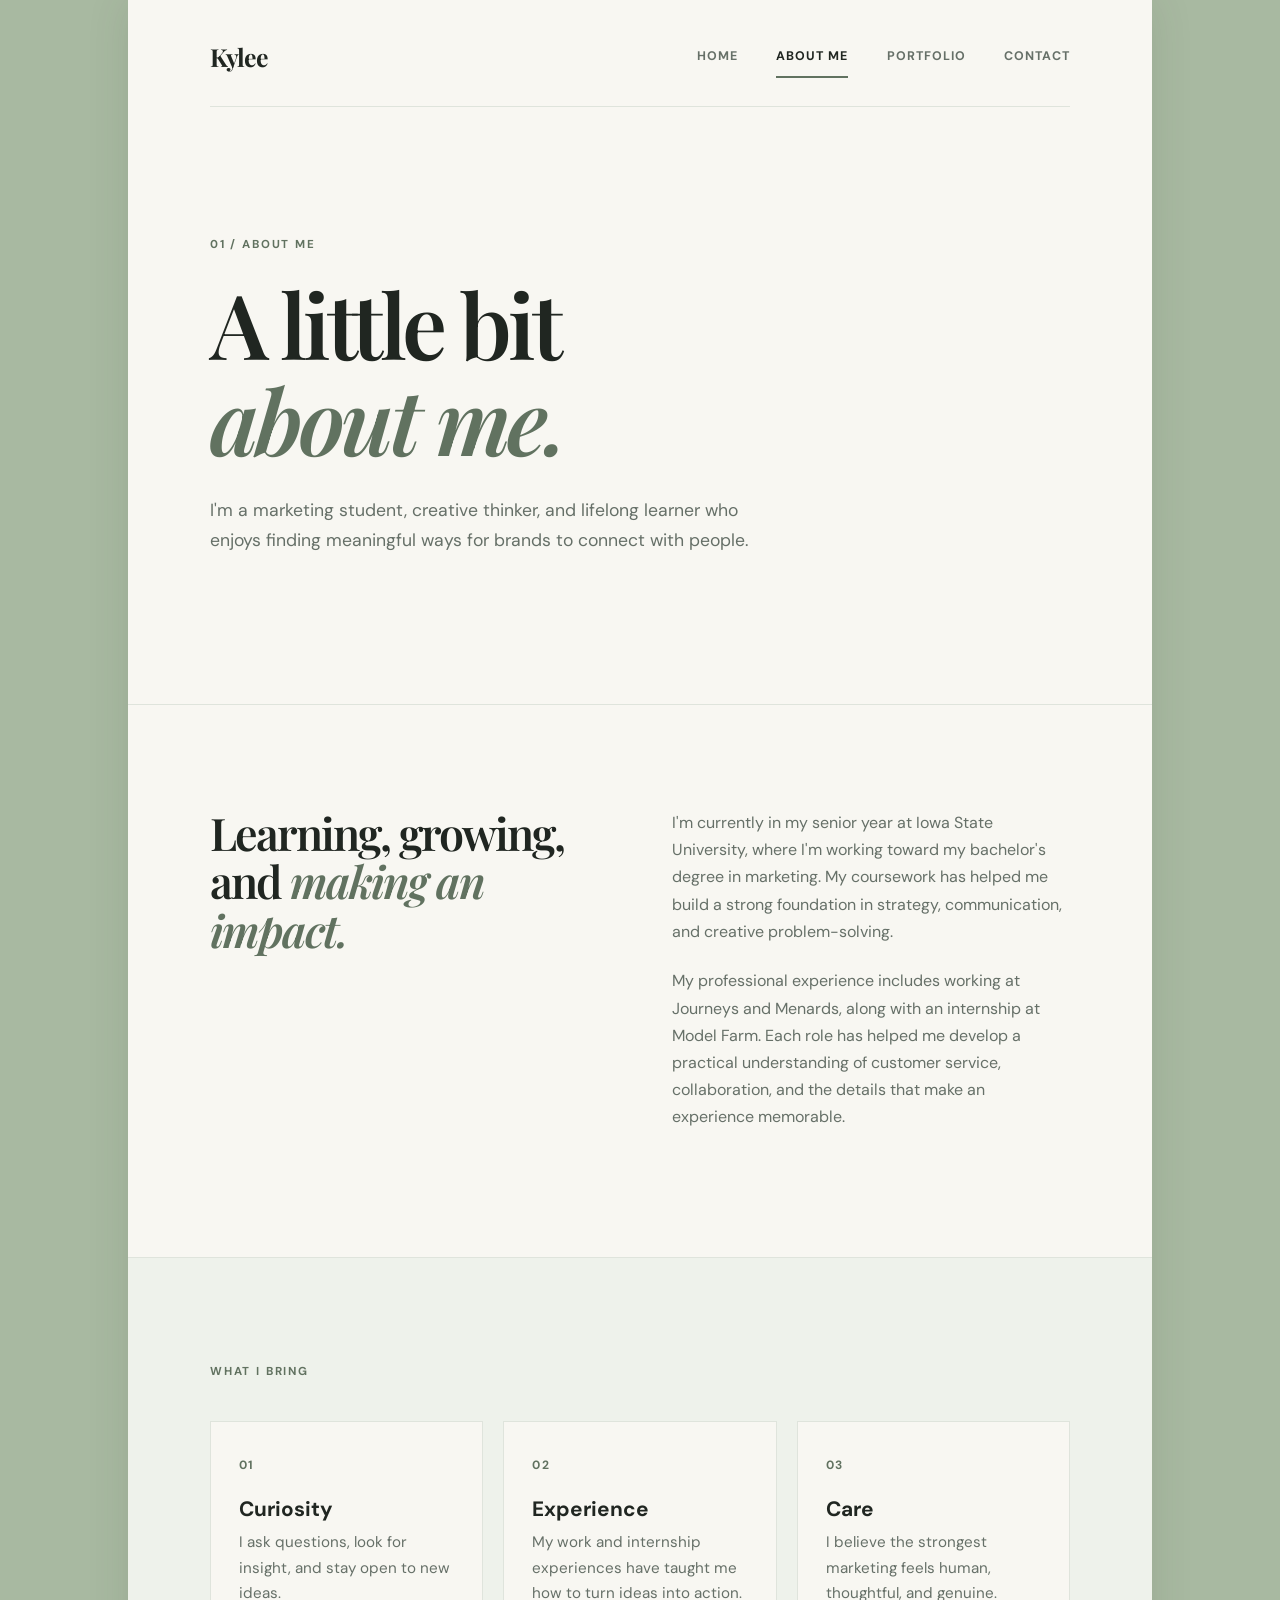
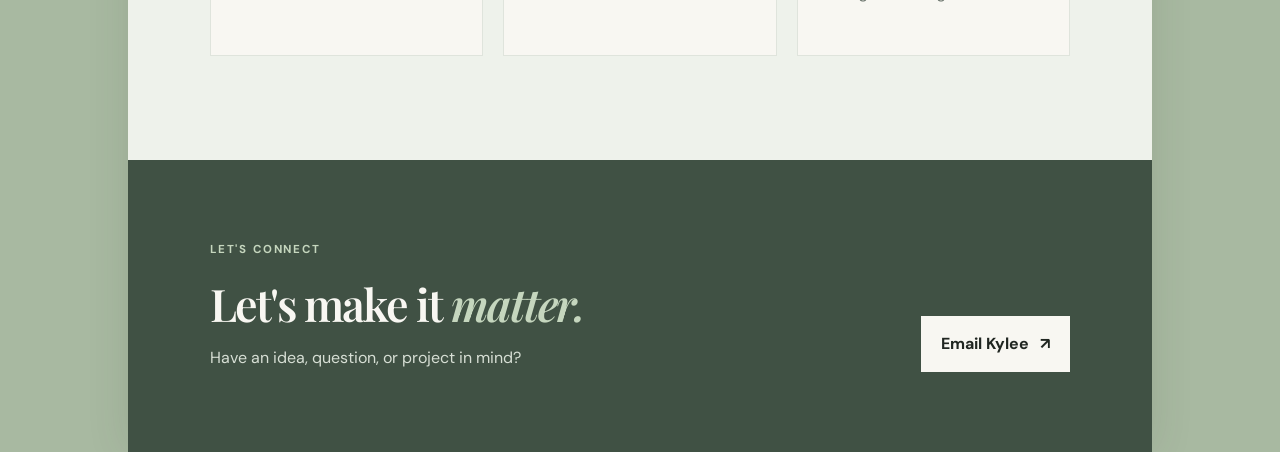
==== commit c9dfd49e: "Polish About page with sage side walls and responsive editorial styling." ====
--- a/about.html
+++ b/about.html
@@ -7,7 +7,7 @@
   <title>About Kylee | Marketing & Creative Strategy</title>
   <link rel="preconnect" href="https://fonts.googleapis.com">
   <link rel="preconnect" href="https://fonts.gstatic.com" crossorigin>
-  <link href="https://fonts.googleapis.com/css2?family=DM+Sans:wght@400;500;600;700&display=swap" rel="stylesheet">
+  <link href="https://fonts.googleapis.com/css2?family=DM+Sans:wght@400;500;600;700&family=Playfair+Display:ital,wght@0,600;0,700;1,600&display=swap" rel="stylesheet">
   <link rel="stylesheet" href="styles.css">
 </head>
 <body>
@@ -36,8 +36,8 @@
           <div class="section-content">
             <h2>Learning, growing, and <em>making an impact.</em></h2>
             <div>
-              <p>I'm currently in my senior year at Iowa State University, where I'm working toward my bachelor's degree in marketing. My coursework has helped me build a strong foundation in strategy and communication.</p>
-              <p>My professional experience includes working at Journeys and Menards, along with an internship at Model Farm. Each role has helped me develop a practical understanding of customer service, creativity, and collaboration.</p>
+              <p>I'm currently in my senior year at Iowa State University, where I'm working toward my bachelor's degree in marketing. My coursework has helped me build a strong foundation in strategy, communication, and creative problem-solving.</p>
+              <p>My professional experience includes working at Journeys and Menards, along with an internship at Model Farm. Each role has helped me develop a practical understanding of customer service, collaboration, and the details that make an experience memorable.</p>
             </div>
           </div>
         </section>
--- a/styles.css
+++ b/styles.css
@@ -1,13 +1,129 @@
-
-
-/* Keep the standalone About page framed by the site background on every side. */
-body:has(> header.site-header > nav.site-nav) {
-  min-height: 100vh;
-  padding: 10vh 10vw;
+/* About page: a calm, editorial layout with sage-green side walls. */
+:root {
+  --sage: #a8b9a1;
+  --sage-dark: #617260;
+  --ink: #202621;
+  --muted: #667068;
+  --cream: #f8f7f2;
+  --line: #dfe4dc;
+  --accent: #d9e3d5;
 }
 
-@media (max-width: 680px) {
-  body:has(> header.site-header > nav.site-nav) {
-    padding: 5vh 5vw;
-  }
+* { box-sizing: border-box; }
+
+html { scroll-behavior: smooth; }
+
+body {
+  margin: 0;
+  color: var(--ink);
+  background: var(--sage);
+  font-family: "DM Sans", Arial, sans-serif;
+  line-height: 1.7;
 }
+
+/* The panel occupies the central 80%, leaving 10% sage on both sides. */
+.page-shell {
+  width: 80vw;
+  max-width: 1440px;
+  min-height: 100vh;
+  margin: 0 auto;
+  background: var(--cream);
+  box-shadow: 0 0 40px rgba(46, 66, 48, .12);
+}
+
+.content-panel { min-height: 100vh; }
+
+.site-header { padding: 2.25rem 8%; }
+
+.site-nav {
+  display: flex;
+  align-items: center;
+  justify-content: space-between;
+  gap: 2rem;
+  padding-bottom: 1.75rem;
+  border-bottom: 1px solid var(--line);
+}
+
+.logo {
+  color: var(--ink);
+  font-family: "Playfair Display", Georgia, serif;
+  font-size: 1.55rem;
+  font-weight: 700;
+  letter-spacing: -.04em;
+  text-decoration: none;
+}
+
+.nav-links { display: flex; gap: clamp(1rem, 3vw, 2.5rem); }
+.nav-links a {
+  position: relative;
+  color: var(--muted);
+  font-size: .78rem;
+  font-weight: 700;
+  letter-spacing: .08em;
+  text-decoration: none;
+  text-transform: uppercase;
+}
+.nav-links a:hover, .nav-links a.active { color: var(--ink); }
+.nav-links a.active::after {
+  position: absolute;
+  right: 0;
+  bottom: -.65rem;
+  left: 0;
+  height: 2px;
+  background: var(--sage-dark);
+  content: "";
+}
+
+.hero { max-width: 760px; padding: clamp(5rem, 10vw, 9rem) 0 7rem; }
+.eyebrow {
+  margin: 0 0 1.25rem;
+  color: var(--sage-dark);
+  font-size: .72rem;
+  font-weight: 700;
+  letter-spacing: .16em;
+  text-transform: uppercase;
+}
+
+h1, h2, h3 { margin-top: 0; line-height: 1.08; }
+h1, h2 { font-family: "Playfair Display", Georgia, serif; letter-spacing: -.045em; }
+h1 { margin-bottom: 1.75rem; font-size: clamp(3.5rem, 7vw, 6.8rem); font-weight: 600; }
+h2 { max-width: 560px; margin-bottom: 0; font-size: clamp(2rem, 3.5vw, 3.25rem); font-weight: 600; }
+h3 { margin: 1.25rem 0 .6rem; font-size: 1.3rem; }
+em { color: var(--sage-dark); font-style: italic; }
+.hero-text { max-width: 560px; margin: 0; color: var(--muted); font-size: 1.1rem; }
+
+.section { padding: 6.5rem 8%; border-top: 1px solid var(--line); }
+.section-content { display: grid; grid-template-columns: minmax(220px, .9fr) 1fr; gap: 12%; }
+.section-content > div { max-width: 510px; color: var(--muted); }
+.section-content p { margin-top: 0; margin-bottom: 1.4rem; }
+.approach-section { background: #eef2eb; }
+.portfolio-grid { display: grid; grid-template-columns: repeat(3, 1fr); gap: 1.25rem; margin-top: 2.5rem; }
+.portfolio-card { min-height: 235px; padding: 1.75rem; background: var(--cream); border: 1px solid var(--line); transition: transform .2s ease, box-shadow .2s ease; }
+.portfolio-card:hover { transform: translateY(-4px); box-shadow: 0 12px 25px rgba(58, 76, 60, .1); }
+.portfolio-card span { color: var(--sage-dark); font-size: .75rem; font-weight: 700; letter-spacing: .12em; }
+.portfolio-card p { margin: 0; color: var(--muted); font-size: .95rem; }
+
+.site-footer { display: flex; align-items: end; justify-content: space-between; gap: 2rem; padding: 5rem 8%; color: var(--cream); background: #405144; }
+.site-footer .eyebrow { color: #c5d6be; }
+.site-footer h2 { margin-bottom: 1rem; }
+.site-footer h2 em { color: #c5d6be; }
+.site-footer p:not(.eyebrow) { margin: 0; color: #d7dfd5; }
+.button { display: inline-flex; align-items: center; gap: .7rem; padding: .9rem 1.25rem; font-weight: 700; text-decoration: none; }
+.button-light { color: var(--ink); background: var(--cream); }
+.button-light:hover { background: var(--accent); }
+
+@media (max-width: 760px) {
+  .page-shell { width: 90vw; }
+  .site-header, .section, .site-footer { padding-right: 7%; padding-left: 7%; }
+  .section-content, .portfolio-grid { grid-template-columns: 1fr; gap: 2rem; }
+  .portfolio-card { min-height: auto; }
+  .site-footer { align-items: start; flex-direction: column; }
+}
+
+@media (max-width: 520px) {
+  .site-nav { align-items: flex-start; flex-direction: column; }
+  .nav-links { flex-wrap: wrap; gap: .75rem 1rem; }
+  .nav-links a.active::after { bottom: -.35rem; }
+  .hero { padding: 4rem 0 5rem; }
+  h1 { font-size: clamp(3rem, 15vw, 4.5rem); }
+}
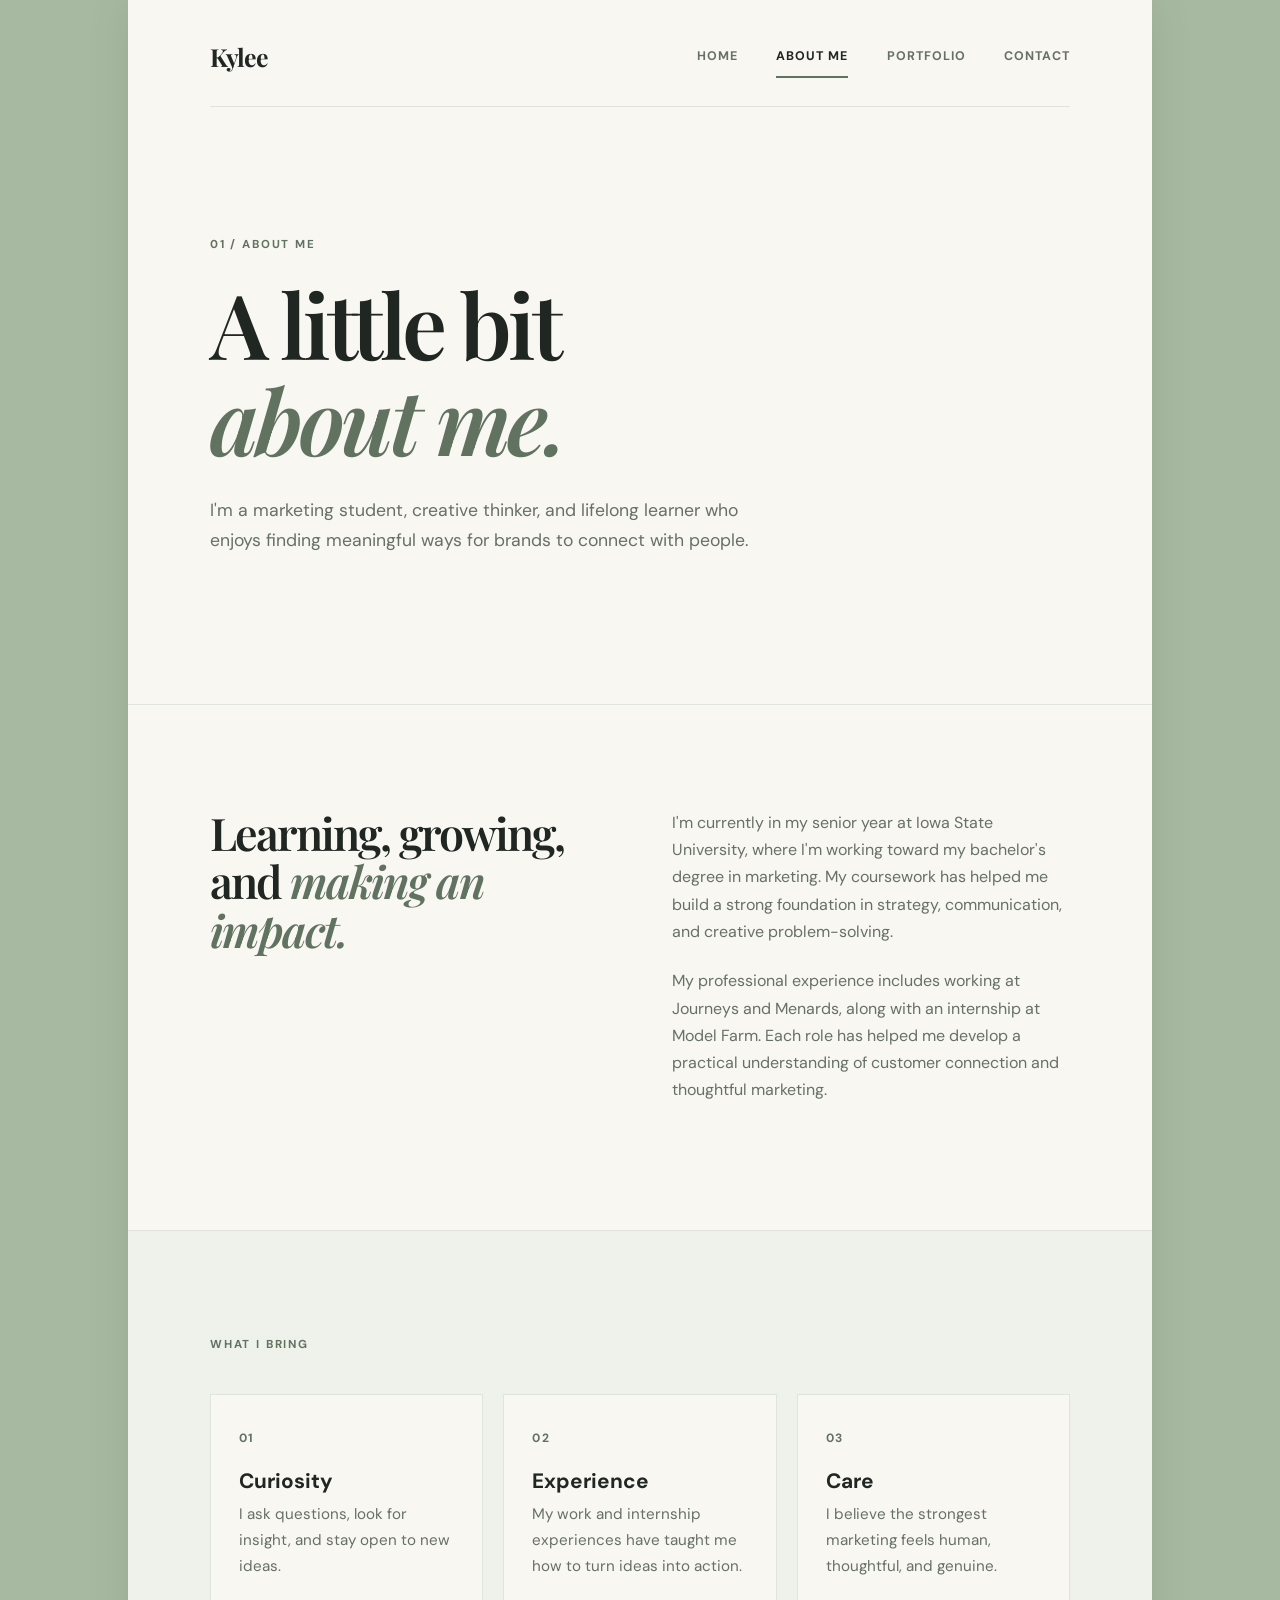
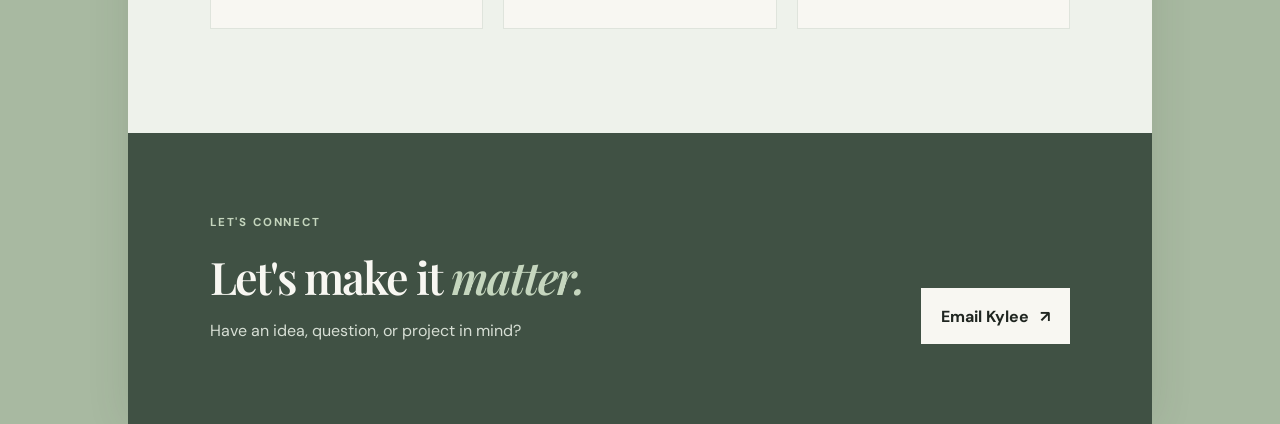
==== commit 7b28dcb6: "Link about page contact navigation to contact page" ====
--- a/about.html
+++ b/about.html
@@ -20,7 +20,7 @@
             <a href="index.html">Home</a>
             <a class="active" href="about.html" aria-current="page">About me</a>
             <a href="portfolio.html">Portfolio</a>
-            <a href="index.html#contact">Contact</a>
+            <a href="contact.html">Contact</a>
           </div>
         </nav>
 
@@ -37,7 +37,7 @@
             <h2>Learning, growing, and <em>making an impact.</em></h2>
             <div>
               <p>I'm currently in my senior year at Iowa State University, where I'm working toward my bachelor's degree in marketing. My coursework has helped me build a strong foundation in strategy, communication, and creative problem-solving.</p>
-              <p>My professional experience includes working at Journeys and Menards, along with an internship at Model Farm. Each role has helped me develop a practical understanding of customer service, collaboration, and the details that make an experience memorable.</p>
+              <p>My professional experience includes working at Journeys and Menards, along with an internship at Model Farm. Each role has helped me develop a practical understanding of customer connection and thoughtful marketing.</p>
             </div>
           </div>
         </section>
@@ -45,32 +45,16 @@
         <section class="section approach-section">
           <p class="eyebrow">What I bring</p>
           <div class="portfolio-grid">
-            <article class="portfolio-card">
-              <span>01</span>
-              <h3>Curiosity</h3>
-              <p>I ask questions, look for insight, and stay open to new ideas.</p>
-            </article>
-            <article class="portfolio-card">
-              <span>02</span>
-              <h3>Experience</h3>
-              <p>My work and internship experiences have taught me how to turn ideas into action.</p>
-            </article>
-            <article class="portfolio-card">
-              <span>03</span>
-              <h3>Care</h3>
-              <p>I believe the strongest marketing feels human, thoughtful, and genuine.</p>
-            </article>
+            <article class="portfolio-card"><span>01</span><h3>Curiosity</h3><p>I ask questions, look for insight, and stay open to new ideas.</p></article>
+            <article class="portfolio-card"><span>02</span><h3>Experience</h3><p>My work and internship experiences have taught me how to turn ideas into action.</p></article>
+            <article class="portfolio-card"><span>03</span><h3>Care</h3><p>I believe the strongest marketing feels human, thoughtful, and genuine.</p></article>
           </div>
         </section>
       </main>
 
       <footer class="site-footer" id="contact">
-        <div>
-          <p class="eyebrow">Let's connect</p>
-          <h2>Let's make it <em>matter.</em></h2>
-          <p>Have an idea, question, or project in mind?</p>
-        </div>
-        <a class="button button-light" href="mailto:hello@kylee.com">Email Kylee <span aria-hidden="true">↗</span></a>
+        <div><p class="eyebrow">Let's connect</p><h2>Let's make it <em>matter.</em></h2><p>Have an idea, question, or project in mind?</p></div>
+        <a class="button button-light" href="mailto:kyleeb13@iastate.edu">Email Kylee <span aria-hidden="true">↗</span></a>
       </footer>
     </div>
   </div>
--- a/styles.css
+++ b/styles.css
@@ -112,16 +112,213 @@
 .button-light { color: var(--ink); background: var(--cream); }
 .button-light:hover { background: var(--accent); }
 
+.home-page .site-header {
+  padding: 2.5rem 8% 0;
+}
+
+.home-header-top {
+  display: flex;
+  align-items: flex-end;
+  justify-content: space-between;
+  gap: 2rem;
+  padding-bottom: 1.5rem;
+}
+
+.info-block {
+  max-width: 440px;
+  margin: 0;
+  color: var(--muted);
+  font-size: .92rem;
+  line-height: 1.6;
+}
+
+.home-primary-nav {
+  padding-bottom: 0;
+  border-bottom: 0;
+}
+
+.home-primary-nav .nav-links {
+  justify-content: flex-end;
+}
+
+.home-secondary-nav {
+  display: flex;
+  justify-content: flex-end;
+  gap: 1.5rem;
+  padding: 1.2rem 0 0;
+}
+
+.home-secondary-nav a {
+  color: var(--muted);
+  font-size: .72rem;
+  font-weight: 700;
+  letter-spacing: .13em;
+  text-decoration: none;
+  text-transform: uppercase;
+}
+
+.home-secondary-nav a:hover {
+  color: var(--ink);
+}
+
+.main-layout {
+  display: grid;
+  grid-template-columns: 180px minmax(0, 1fr) 220px;
+  gap: clamp(1.5rem, 3vw, 3rem);
+  padding: 2.25rem 8% 0;
+}
+
+.left-column,
+.right-column {
+  align-self: start;
+}
+
+.left-column {
+  padding-top: 1.25rem;
+}
+
+.left-column .eyebrow,
+.right-column .eyebrow {
+  margin-bottom: 1rem;
+}
+
+.left-column a {
+  display: block;
+  margin-bottom: .7rem;
+  color: var(--muted);
+  font-weight: 600;
+  text-decoration: none;
+}
+
+.left-column a:hover {
+  color: var(--ink);
+}
+
+.main-column {
+  min-width: 0;
+}
+
+.hero-box {
+  padding: clamp(2.5rem, 4vw, 4rem) 0 2.5rem;
+  border-top: 1px solid var(--line);
+  border-bottom: 1px solid var(--line);
+}
+
+.hero-box h1 {
+  margin-bottom: 1rem;
+}
+
+.hero-box .hero-text {
+  max-width: 440px;
+}
+
+.homepage-section {
+  padding-top: 4.5rem;
+  border-top: 1px solid var(--line);
+}
+
+.homepage-section .section-content {
+  margin-top: 1.5rem;
+}
+
+.text-link {
+  margin-top: 2rem;
+}
+
+.text-link a {
+  color: var(--ink);
+  font-weight: 700;
+  text-decoration: none;
+}
+
+.text-link a:hover {
+  color: var(--sage-dark);
+}
+
+.sticky-box {
+  position: sticky;
+  top: 1.5rem;
+  padding: 1.6rem 1.25rem;
+  background: #edf2eb;
+  border: 1px solid var(--line);
+}
+
+.sticky-box p {
+  margin: 0 0 1rem;
+  color: var(--muted);
+}
+
+.sticky-box a {
+  color: var(--ink);
+  font-weight: 700;
+  text-decoration: none;
+}
+
+.home-page .hero {
+  max-width: 900px;
+  margin: 0 auto;
+  padding: clamp(4rem, 8vw, 7rem) 0 5rem;
+  text-align: center;
+}
+
+.home-page .hero .eyebrow,
+.home-page .hero h1,
+.home-page .hero .hero-text {
+  margin-left: auto;
+  margin-right: auto;
+}
+
+.home-page .hero .hero-text {
+  max-width: 600px;
+}
+
+@media (max-width: 980px) {
+  .main-layout {
+    grid-template-columns: 1fr;
+  }
+
+  .left-column,
+  .right-column {
+    order: 2;
+  }
+
+  .left-column {
+    padding-top: 0;
+  }
+
+  .left-column a {
+    display: inline-block;
+    margin-right: 1rem;
+  }
+
+  .sticky-box {
+    position: static;
+  }
+}
+
 @media (max-width: 760px) {
   .page-shell { width: 90vw; }
   .site-header, .section, .site-footer { padding-right: 7%; padding-left: 7%; }
+  .home-page .site-header {
+    padding-right: 7%;
+    padding-left: 7%;
+  }
+  .main-layout {
+    padding-right: 7%;
+    padding-left: 7%;
+  }
+  .home-header-top,
+  .home-secondary-nav,
+  .site-nav {
+    align-items: flex-start;
+    flex-direction: column;
+  }
   .section-content, .portfolio-grid { grid-template-columns: 1fr; gap: 2rem; }
   .portfolio-card { min-height: auto; }
   .site-footer { align-items: start; flex-direction: column; }
 }
 
 @media (max-width: 520px) {
-  .site-nav { align-items: flex-start; flex-direction: column; }
   .nav-links { flex-wrap: wrap; gap: .75rem 1rem; }
   .nav-links a.active::after { bottom: -.35rem; }
   .hero { padding: 4rem 0 5rem; }
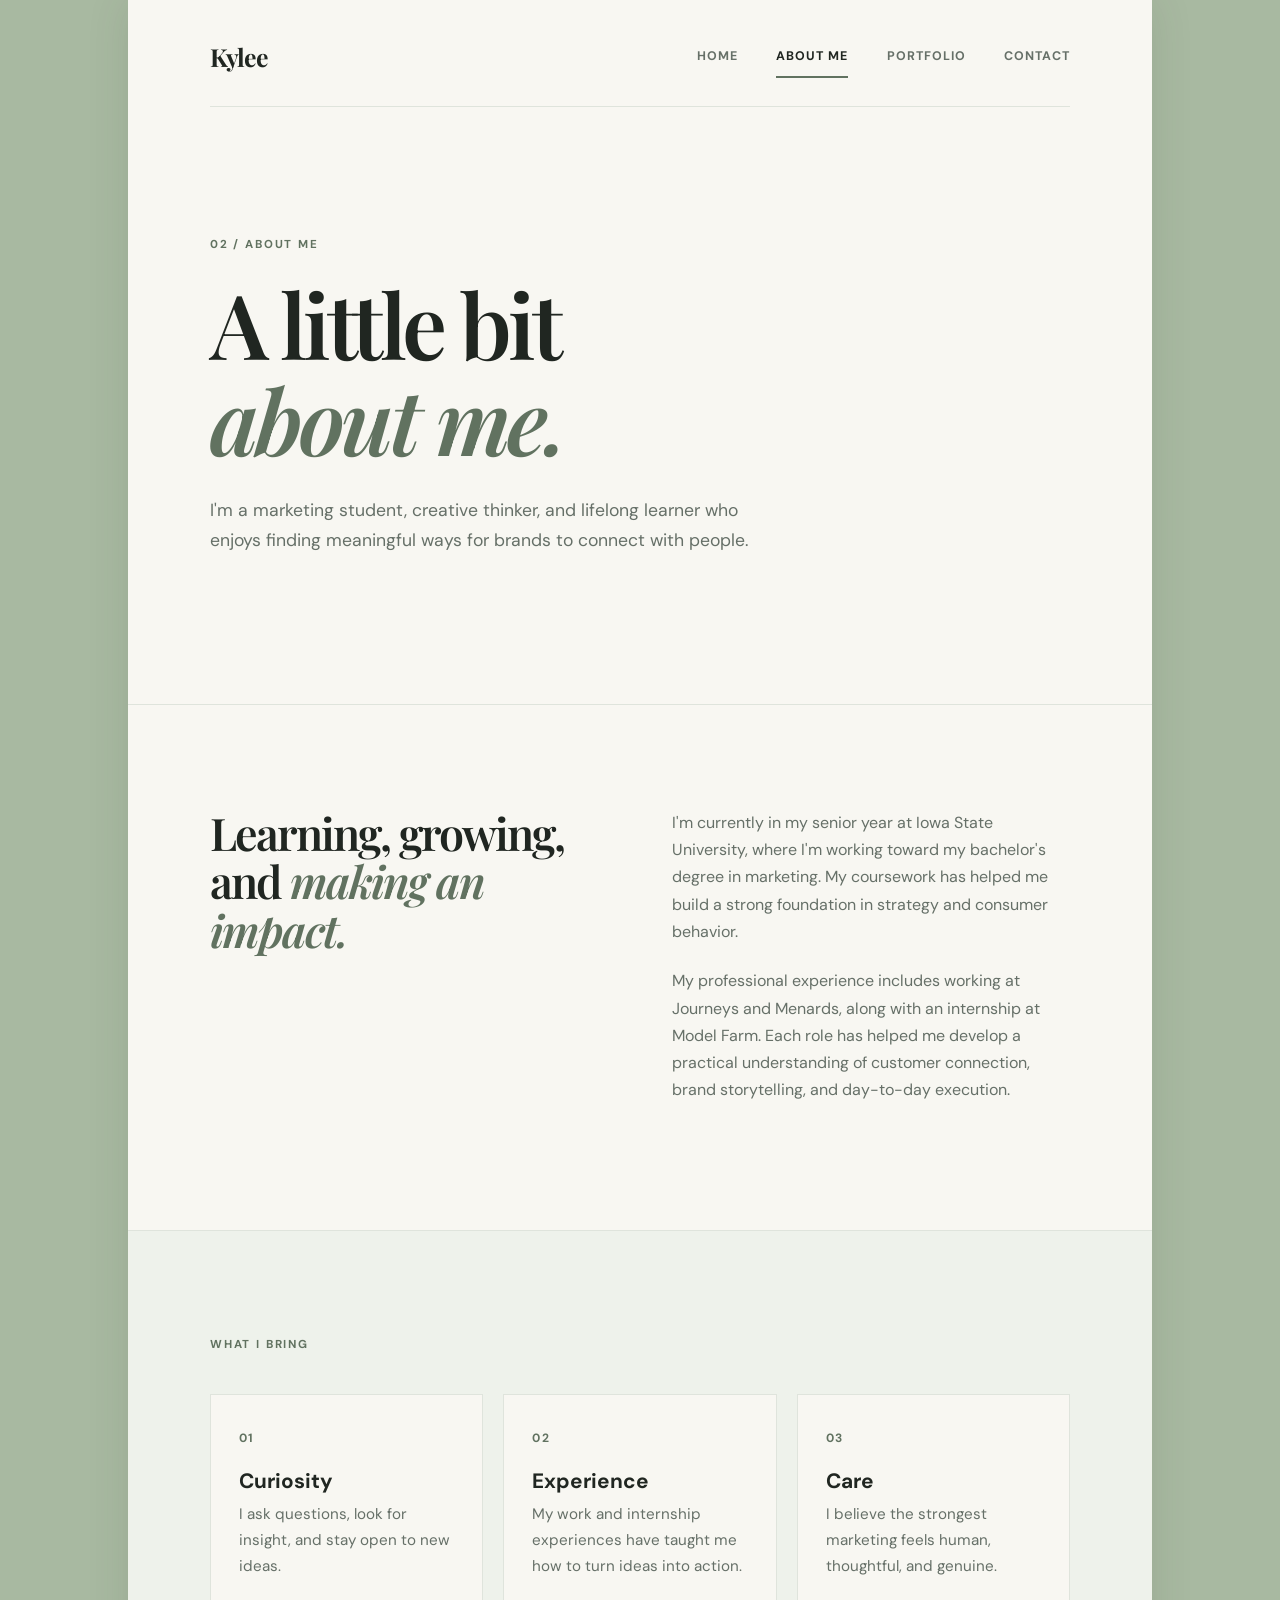
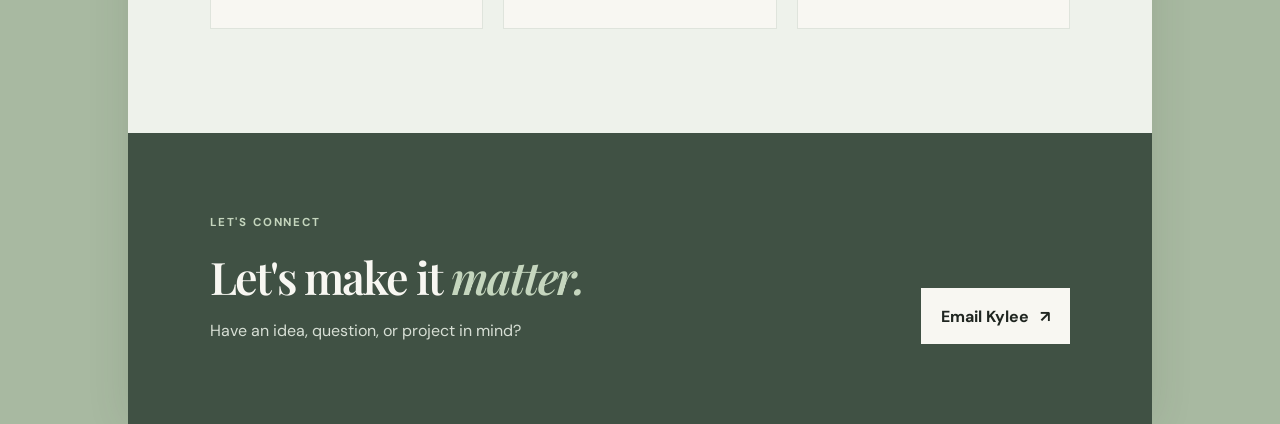
==== commit 8b63a7c4: "Update the About page hero eyebrow label to 02 / About me." ====
--- a/about.html
+++ b/about.html
@@ -25,7 +25,7 @@
         </nav>
 
         <div class="hero">
-          <p class="eyebrow">01 / About me</p>
+          <p class="eyebrow">02 / About me</p>
           <h1>A little bit<br><em>about me.</em></h1>
           <p class="hero-text">I'm a marketing student, creative thinker, and lifelong learner who enjoys finding meaningful ways for brands to connect with people.</p>
         </div>
@@ -36,8 +36,8 @@
           <div class="section-content">
             <h2>Learning, growing, and <em>making an impact.</em></h2>
             <div>
-              <p>I'm currently in my senior year at Iowa State University, where I'm working toward my bachelor's degree in marketing. My coursework has helped me build a strong foundation in strategy, communication, and creative problem-solving.</p>
-              <p>My professional experience includes working at Journeys and Menards, along with an internship at Model Farm. Each role has helped me develop a practical understanding of customer connection and thoughtful marketing.</p>
+              <p>I'm currently in my senior year at Iowa State University, where I'm working toward my bachelor's degree in marketing. My coursework has helped me build a strong foundation in strategy and consumer behavior.</p>
+              <p>My professional experience includes working at Journeys and Menards, along with an internship at Model Farm. Each role has helped me develop a practical understanding of customer connection, brand storytelling, and day-to-day execution.</p>
             </div>
           </div>
         </section>
